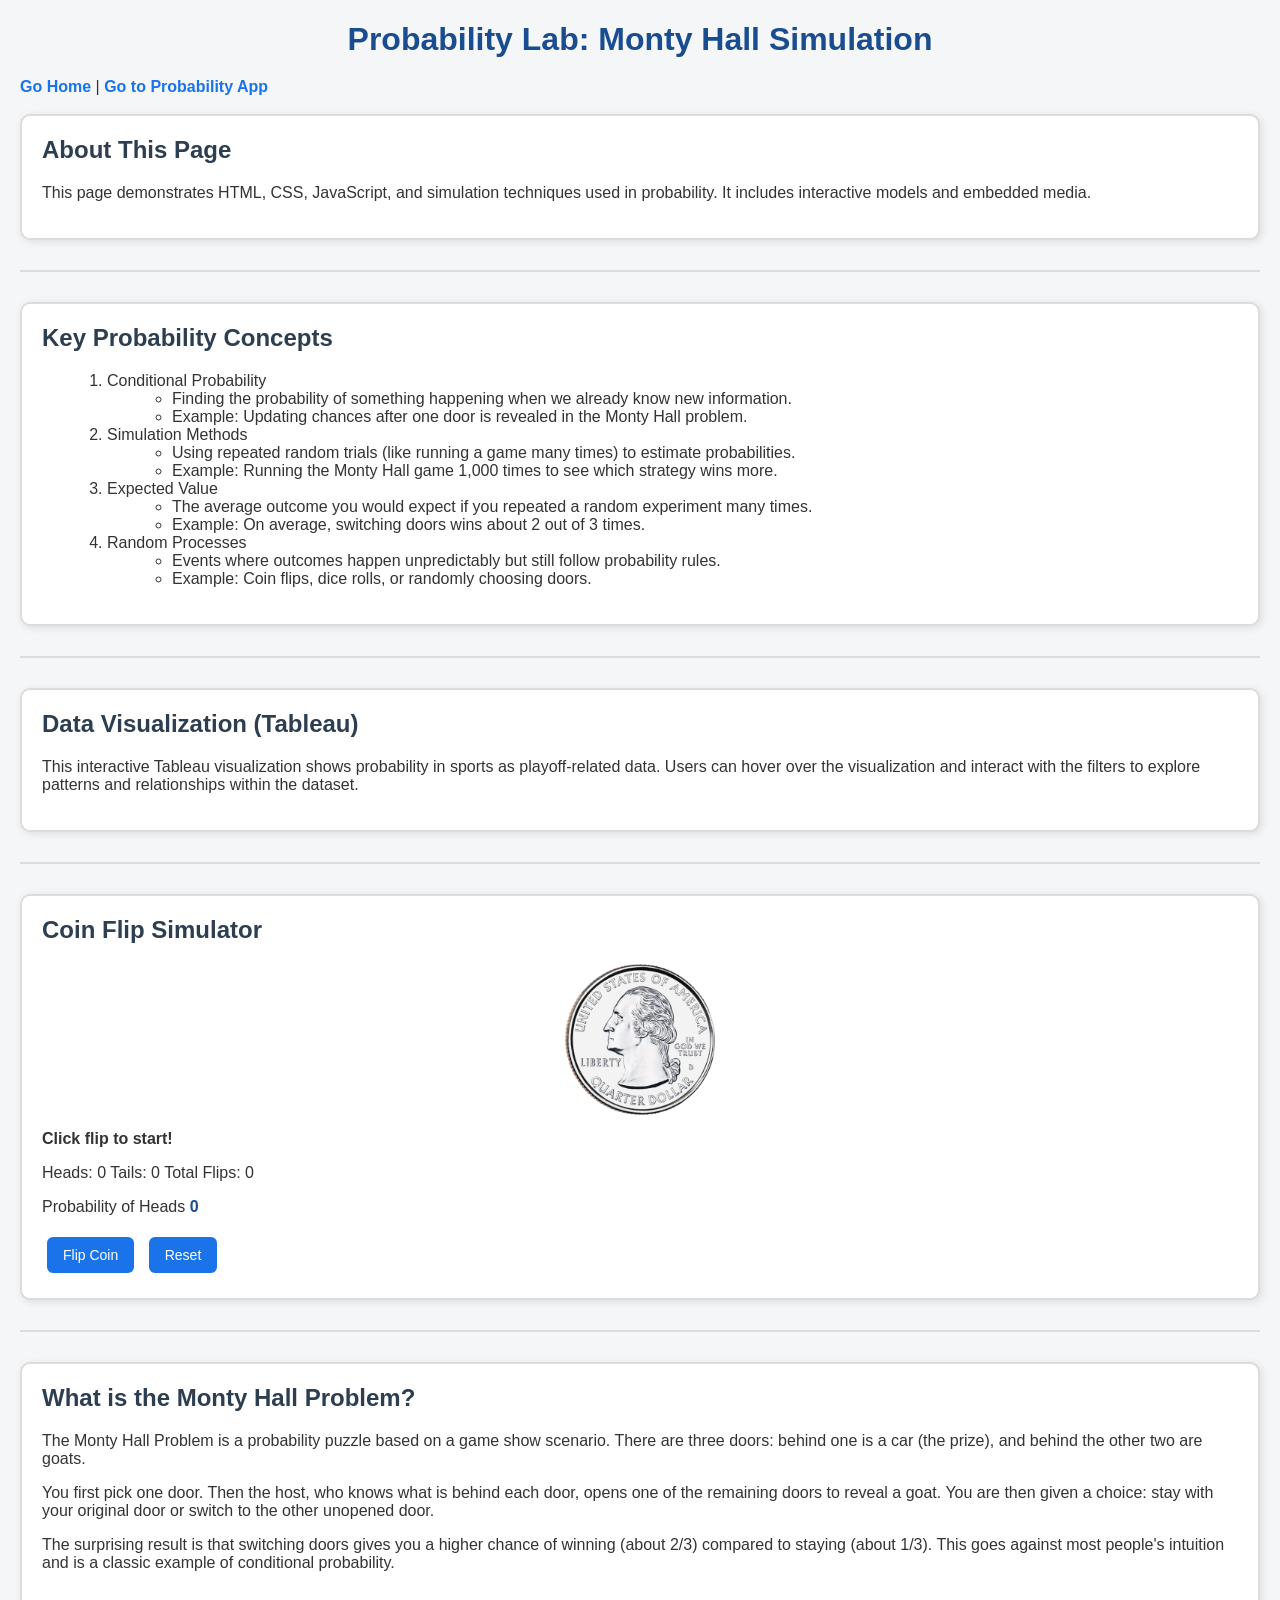
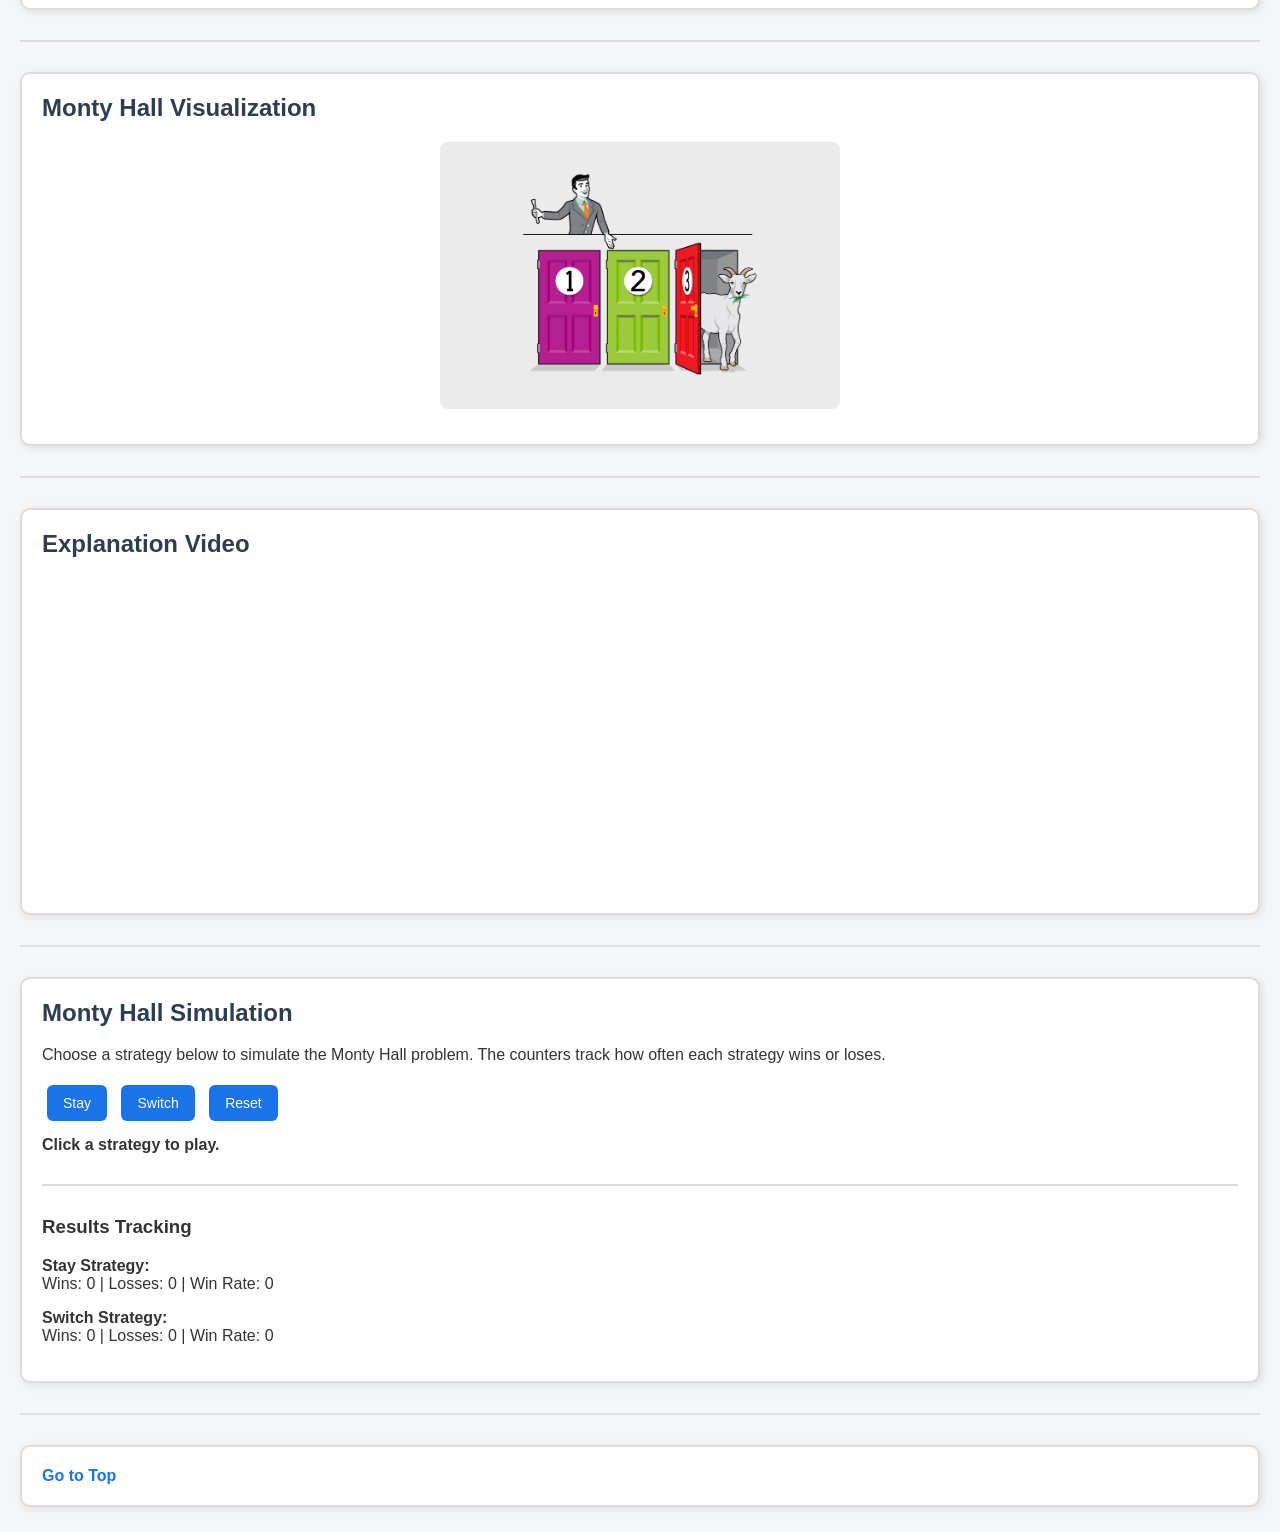
==== fromScratch.html @ 61e1c831 "Add files via upload" ====
<!DOCTYPE html>
<html lang="en">
<head>
    <meta charset="UTF-8">
    <meta name="viewport" content="width=device-width, initial-scale=1.0">
    <title>Probability Lab</title>

    <link rel="stylesheet" type="text/css" href="/css/myStyles.css">
</head>

<body>

<!-- HEADER -->
<h1 id="top">Probability Lab: Monty Hall Simulation</h1>

<a href="index.html">Go Home</a> |
<a href="about.html">Go to Probability App</a>

<br><br>

<!-- INTRO SECTION -->
<div class="section">
    <h2>About This Page</h2>
    <p>
        This page demonstrates HTML, CSS, JavaScript, and simulation techniques
        used in probability. It includes interactive models
        and embedded media.
    </p>
</div>

<hr>

<!-- LIST REQUIREMENT -->
<div class="section">
    <h2>Key Probability Concepts</h2>

    <ol>
        <li>
            Conditional Probability  
            <ul>
                <li>Finding the probability of something happening when we already know new information.</li>
                <li>Example: Updating chances after one door is revealed in the Monty Hall problem.</li>
            </ul>
        </li>

        <li>
            Simulation Methods  
            <ul>
                <li>Using repeated random trials (like running a game many times) to estimate probabilities.</li>
                <li>Example: Running the Monty Hall game 1,000 times to see which strategy wins more.</li>
            </ul>
        </li>

        <li>
            Expected Value  
            <ul>
                <li>The average outcome you would expect if you repeated a random experiment many times.</li>
                <li>Example: On average, switching doors wins about 2 out of 3 times.</li>
            </ul>
        </li>

        <li>
            Random Processes  
            <ul>
                <li>Events where outcomes happen unpredictably but still follow probability rules.</li>
                <li>Example: Coin flips, dice rolls, or randomly choosing doors.</li>
            </ul>
        </li>
    </ol>
</div>

<hr>

<!-- TABLEAU -->
<div class="section">
    <h2>Data Visualization (Tableau)</h2>

    <p>
        This interactive Tableau visualization shows probability in sports as playoff-related data.
        Users can hover over the visualization and interact with the filters
        to explore patterns and relationships within the dataset.
</p>

    <div class="tableauPlaceholder">
        <div class='tableauPlaceholder' id='viz1776493295493' style='position: relative'><noscript><a href='#'><img alt='Playoff ' src='https:&#47;&#47;public.tableau.com&#47;static&#47;images&#47;BT&#47;BT5WXXJBQ&#47;1_rss.png' style='border: none' /></a></noscript><object class='tableauViz'  style='display:none;'><param name='host_url' value='https%3A%2F%2Fpublic.tableau.com%2F' /> <param name='embed_code_version' value='3' /> <param name='path' value='shared&#47;BT5WXXJBQ' /> <param name='toolbar' value='yes' /><param name='static_image' value='https:&#47;&#47;public.tableau.com&#47;static&#47;images&#47;BT&#47;BT5WXXJBQ&#47;1.png' /> <param name='animate_transition' value='yes' /><param name='display_static_image' value='yes' /><param name='display_spinner' value='yes' /><param name='display_overlay' value='yes' /><param name='display_count' value='yes' /><param name='language' value='en-US' /></object></div>                <script type='text/javascript'>                    var divElement = document.getElementById('viz1776493295493');                    var vizElement = divElement.getElementsByTagName('object')[0];                    if ( divElement.offsetWidth > 800 ) { vizElement.style.width='1200px';vizElement.style.height='877px';} else if ( divElement.offsetWidth > 500 ) { vizElement.style.width='1200px';vizElement.style.height='877px';} else { vizElement.style.width='100%';vizElement.style.height='794px';}                     var scriptElement = document.createElement('script');                    scriptElement.src = 'https://public.tableau.com/javascripts/api/viz_v1.js';                    vizElement.parentNode.insertBefore(scriptElement, vizElement);                </script>         
    </div>
</div>

<hr>


<!-- EXTRA MINI TOOL (OPTIONAL BUT HELPS GRADE) -->
<div class="section">
    <h2>Coin Flip Simulator</h2>

    <img id="coinImage" src ="/assets/img/heads.png" width="150" alt="Coin Image">

    <p id="coinText">Click flip to start!</p>

    <p>
        Heads: <span id="headsCount">0</span>
        Tails: <span id="tailsCount">0</span>
        Total Flips: <span id =totalCount>0</span>
    </p>

    <p>
        Probability of Heads <span id="probHeads">0</span>
    </p>
    <button onclick="flipCoin()">Flip Coin</button>
    <button onclick="resetCoin()">Reset</button>
</div>

<hr>

<div class="section">
    <h2>What is the Monty Hall Problem?</h2>
    <p>
        The Monty Hall Problem is a probability puzzle based on a game show scenario.
        There are three doors: behind one is a car (the prize), and behind the other two are goats.
    </p>

    <p>
        You first pick one door. Then the host, who knows what is behind each door,
        opens one of the remaining doors to reveal a goat. You are then given a choice:
        stay with your original door or switch to the other unopened door.
    </p>

    <p> The surprising result is that switching doors gives you a higher chance of winning
        (about 2/3) compared to staying (about 1/3). This goes against most people's intuition
        and is a classic example of conditional probability.
    </p>
</div>

<hr>

<!-- IMAGE -->
<div class="section">
    <h2>Monty Hall Visualization</h2>

    <img src="/assets/img/monty.jpg" alt="Monty Hall doors" width="400">
</div>

<hr>

<!-- YOUTUBE VIDEO -->
<div class="section">
    <h2>Explanation Video</h2>

    <iframe width="560" height="315"
    src="https://www.youtube.com/embed/4Lb-6rxZxx0"
    title="YouTube video player"
    frameborder="0"
    allowfullscreen>
    </iframe>
</div>

<hr>


<!-- MONTY HALL GAME -->
<div class="section">
    <h2>Monty Hall Simulation</h2>

    <p> Choose a strategy below to simulate the Monty Hall problem.
        The counters track how often each strategy wins or loses.
    </p>

    <button onclick="playStay()">Stay</button>
    <button onclick="playSwitch()">Switch</button>
    <button onclick="resetMonty()">Reset</button>

    <p id="result">Click a strategy to play.</p>

    <hr>

    <h3> Results Tracking</h3>

    <p>
        <strong>Stay Strategy:</strong><br>
        Wins: <span id="stayWins">0</span> |
        Losses: <span id="stayLosses">0</span> |
        Win Rate: <span id="stayRate">0</span>
    </p>

    <p>
        <strong>Switch Strategy:</strong><br>
        Wins: <span id="switchWins">0</span> |
        Losses: <span id="switchLosses">0</span> |
        Win Rate: <span id="switchRate">0</span>
    </p>

</div>

<hr>



<!-- NAVIGATION BACK -->
<div class="section">
    <a href="#top">Go to Top</a>
    <br>
    <!-- <a href="index.html">Back to Home</a> -->
</div>

<!-- JAVASCRIPT -->
<script>
let stayWins = 0;
let stayLosses = 0;

let switchWins = 0;
let switchLosses = 0;

function playStay() {
    let win = Math.random() < 0.33;

    if (win){
        stayWins++;
        document.getElementById("result").innerHTML =
            "You stayed and WON!";
    }
    else {
        stayLosses++;
        document.getElementById("result").innerHTML = 
        "You stayed and lost.";
    }

    updateMontyStats();
    
}

function playSwitch() {
    let win = Math.random() < 0.66;

    if (win) {
        switchWins++;
        document.getElementById("result").innerHTML =
            "You switched and WON!";
    }
    else {
        switchLosses++;
        document.getElementById("result").innerHTML =
            "You switched and lost.";
    }
    
    updateMontyStats();
}

// UPDATE DISPLAY
function updateMontyStats() {

    let stayTotal = stayWins + stayLosses;
    let switchTotal = switchWins + switchLosses;

    let stayRate = 0;
    let switchRate = 0;

    if (stayTotal > 0) {
        stayRate = (stayWins / stayTotal).toFixed(3);
    }

    if (switchTotal > 0) {
        switchRate = (switchWins / switchTotal).toFixed(3);
    }

    document.getElementById("stayWins").innerHTML = stayWins;
    document.getElementById("stayLosses").innerHTML = stayLosses;
    document.getElementById("stayRate").innerHTML = stayRate;

    document.getElementById("switchWins").innerHTML = switchWins;
    document.getElementById("switchLosses").innerHTML = switchLosses;
    document.getElementById("switchRate").innerHTML = switchRate;

}


// RESET FUNCTION
function resetMonty() {

    stayWins = 0;
    stayLosses = 0;

    switchWins = 0;
    switchLosses = 0;

    updateMontyStats();

    document.getElementById("result").innerHTML =
        "Click a strategy to play.";

}

let heads = 0;
let tails = 0;
let total = 0;
function flipCoin() {
    let result = Math.random() < 0.5 ? "Heads" : "Tails";
    total++;
    if (result === "Heads") {
        heads++;
        document.getElementById("coinImage").src = "/assets/img/heads.png";
    } else{
        tails++;
        document.getElementById("coinImage").src = "/assets/img/tails.png";
    }
    document.getElementById("coinText").innerHTML = "Result " + result;

    document.getElementById("headsCount").innerHTML = heads;
    document.getElementById("tailsCount").innerHTML = tails;
    document.getElementById("totalCount").innerHTML = total;

    let prob = (heads / total).toFixed(3);
    document.getElementById("probHeads").innerHTML = prob;
}

function resetCoin() {
    heads = 0;
    tails = 0;
    total = 0;

    document.getElementById("headsCount").innerHTML = 0;
    document.getElementById("tailsCount").innerHTML = 0;
    document.getElementById("totalCount").innerHTML = 0;
    document.getElementById("probHeads").innerHTML = 0;


    document.getElementById("coinText").innerHTML = "Click flip to start!";
    document.getElementById("coinImage").src = "/assets/img/heads.png";
}

</script>

</body>
</html>
---- css/myStyles.css ----
/* Page Background */
body {
    background-color: #f4f6f8;
    font-family: Arial, Helvetica, sans-serif;
    color: #333;
    margin: 20px;
}

/* Main Title */
h1 {
    text-align: center;
    color: #1a4d8f;
    margin-bottom: 20px;
}

/* Section Styling */
.section {
    background-color: white;
    border: 2px solid #dcdcdc;
    border-radius: 10px;
    padding: 20px;
    margin-bottom: 25px;

    /* subtle shadow */
    box-shadow: 2px 2px 8px rgba(0,0,0,0.1);
}

/* Section Headers */
h2 {
    color: #2c3e50;
    margin-top: 0;
}

/* Lists */
ol, ul {
    margin-left: 25px;
}

/* Images */
img {
    display: block;
    margin: 15px auto;
    border-radius: 8px;
}

/* Buttons */
button {
    background-color: #1a73e8;
    color: white;
    border: none;
    padding: 10px 16px;
    margin: 5px;
    border-radius: 6px;

    cursor: pointer;

    font-size: 14px;
}

/* Button hover effect */
button:hover {
    background-color: #0f5ec7;
}

/* Counters and Results */
#coinText,
#result {
    font-weight: bold;
    margin-top: 10px;
}

/* Probability Display */
#probHeads {
    font-weight: bold;
    color: #1a4d8f;
}

/* Navigation Links */
a {
    color: #1a73e8;
    text-decoration: none;
    font-weight: bold;
}

/* Hover effect for links */
a:hover {
    text-decoration: underline;
}

/* Divider lines */
hr {
    border: none;
    height: 2px;
    background-color: #dcdcdc;
    margin: 30px 0;
}

/* Center video */
iframe {
    display: block;
    margin: 0 auto;
}

/* Optional: Make page responsive */
@media (max-width: 600px) {

    body {
        margin: 10px;
    }

    .section {
        padding: 15px;
    }

    img {
        width: 100%;
        height: auto;
    }

}
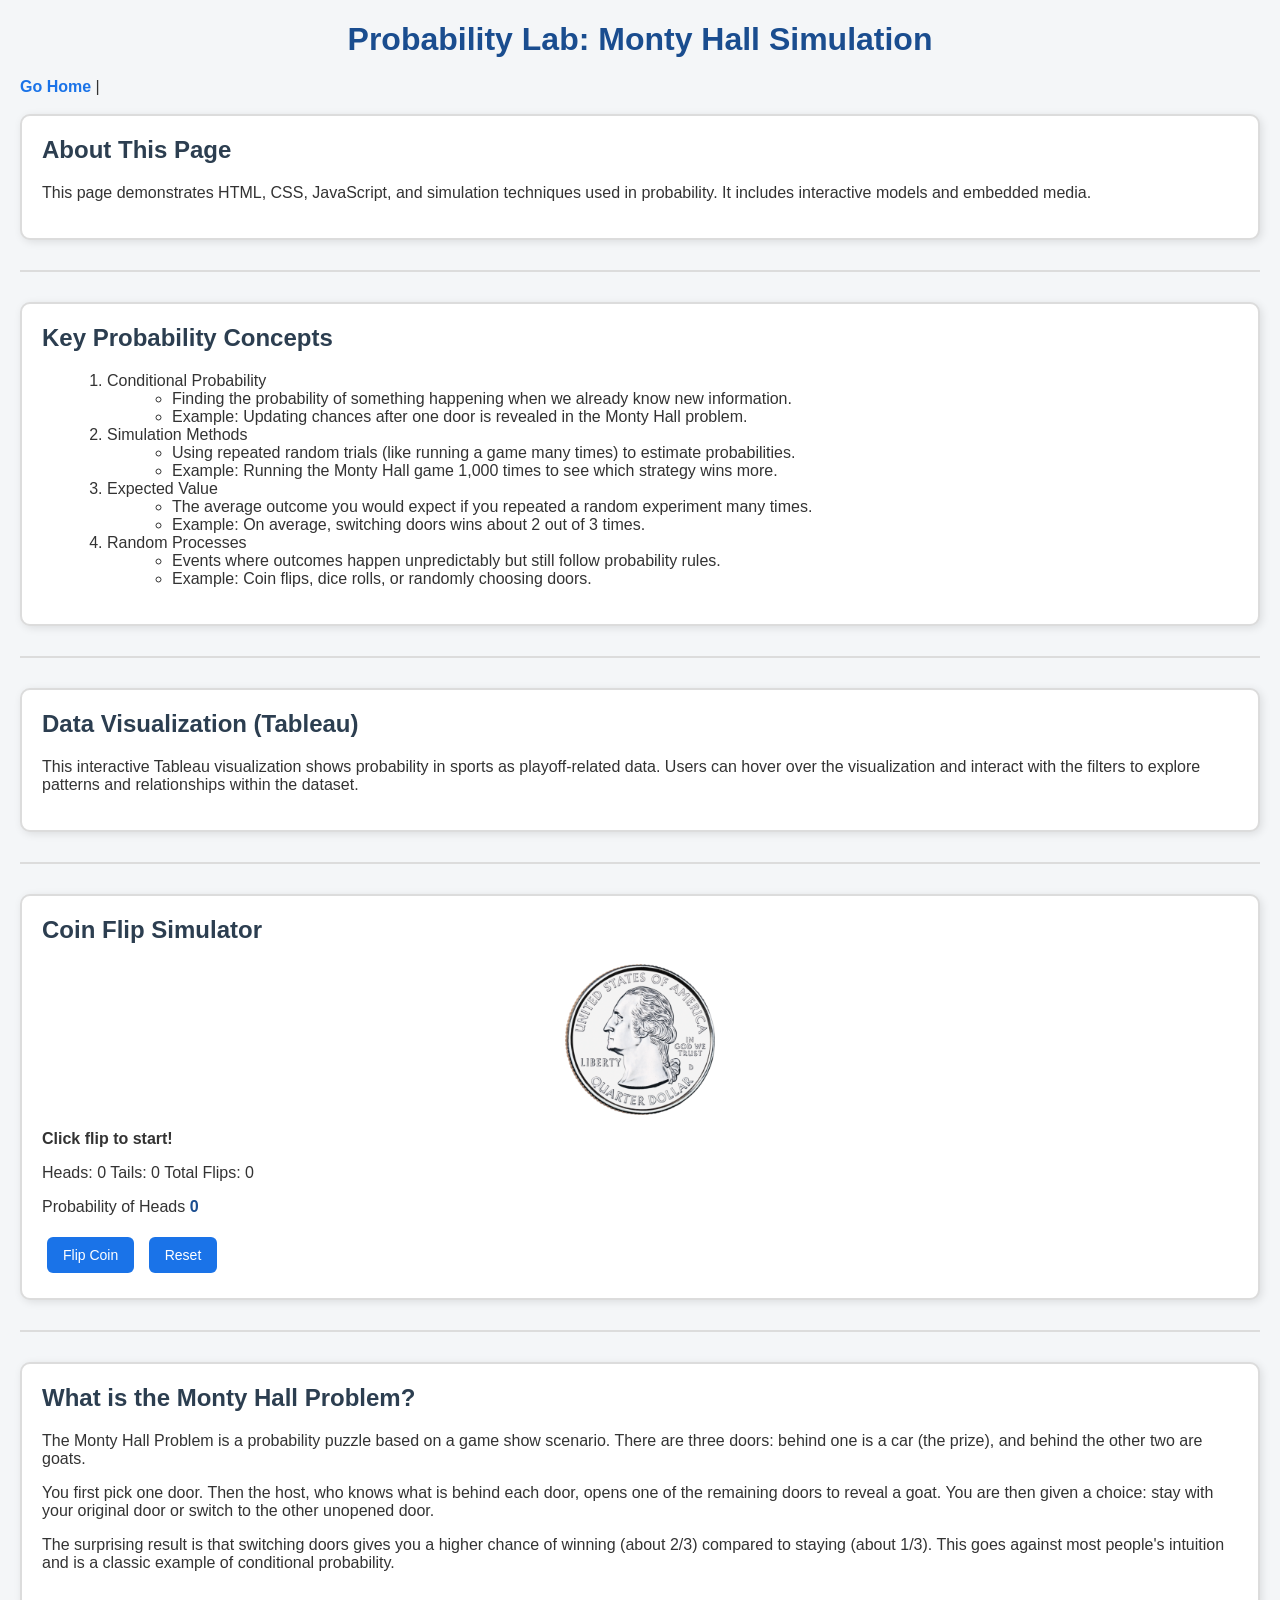
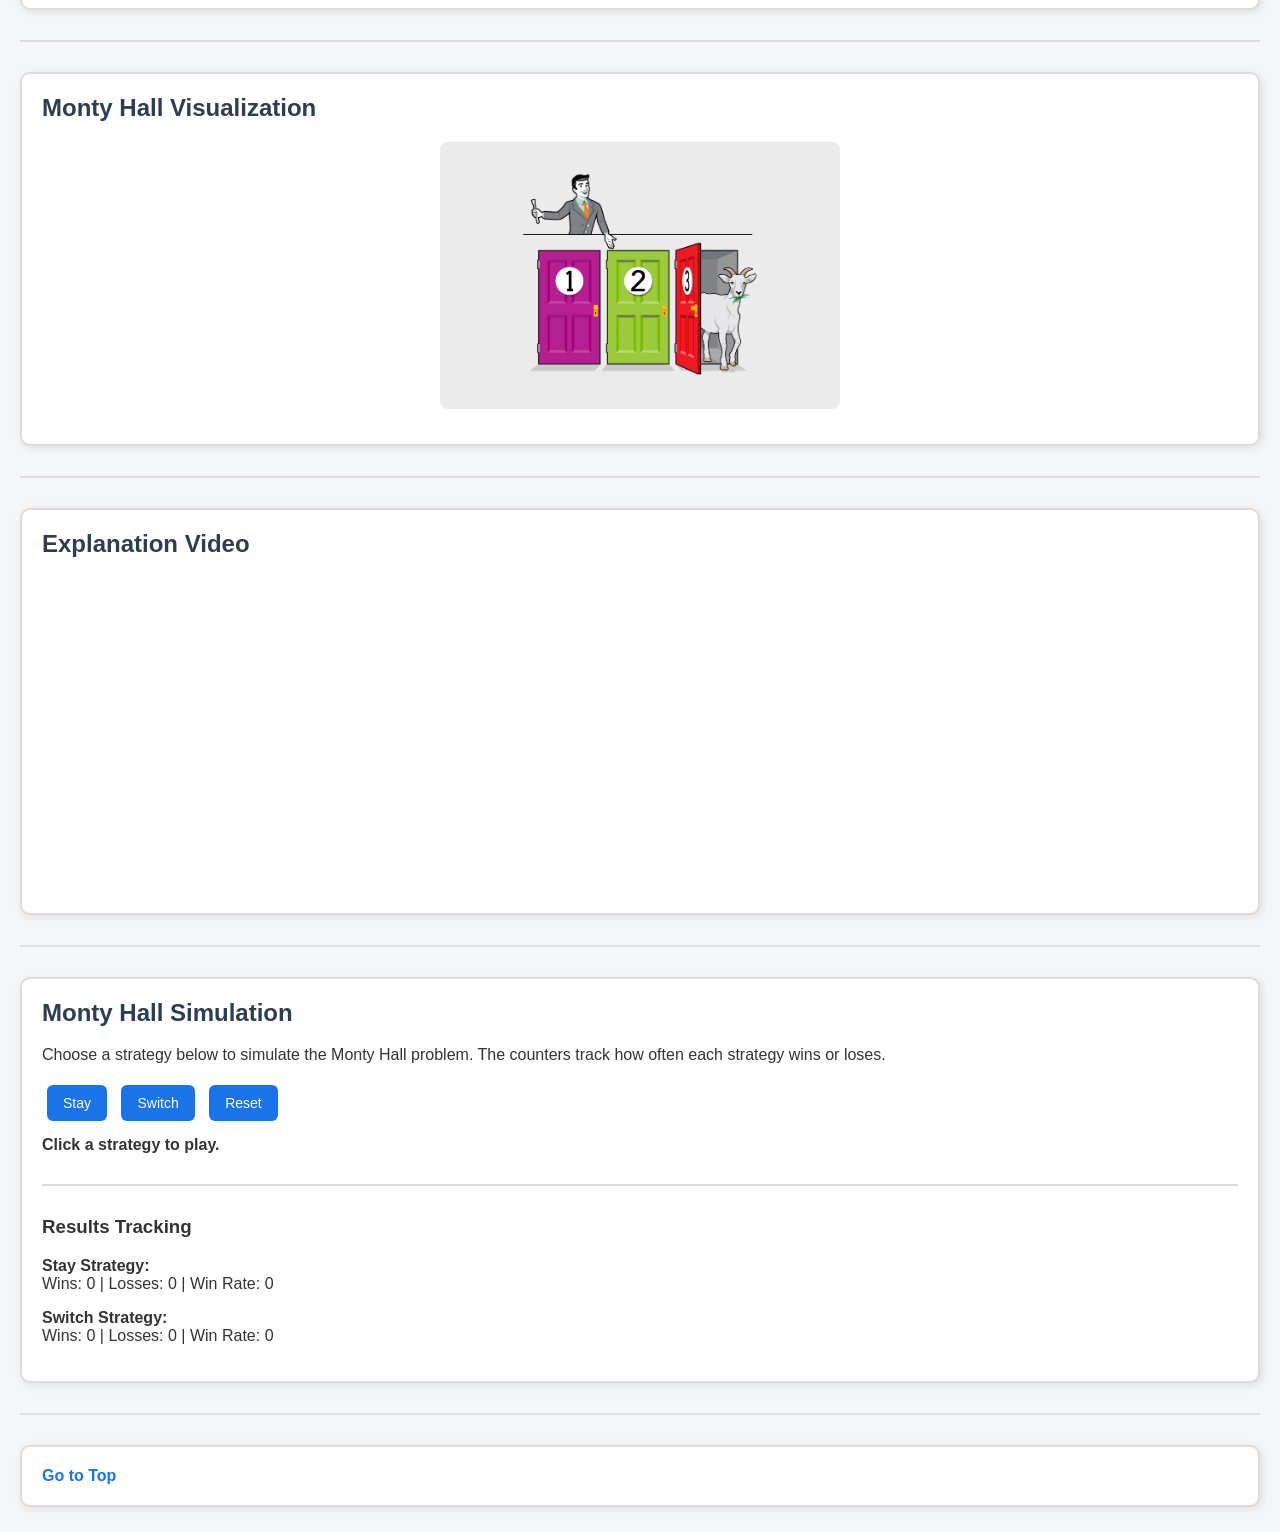
==== commit 8071a4a2: "Update fromScratch.html" ====
--- a/fromScratch.html
+++ b/fromScratch.html
@@ -5,7 +5,7 @@
     <meta name="viewport" content="width=device-width, initial-scale=1.0">
     <title>Probability Lab</title>
 
-    <link rel="stylesheet" type="text/css" href="/css/myStyles.css">
+    <link rel="stylesheet" type="text/css" href="css/myStyles.css">
 </head>
 
 <body>
@@ -14,7 +14,7 @@
 <h1 id="top">Probability Lab: Monty Hall Simulation</h1>
 
 <a href="index.html">Go Home</a> |
-<a href="about.html">Go to Probability App</a>
+<!--<a href="about.html">Go to Probability App</a>-->
 
 <br><br>
 
@@ -93,7 +93,7 @@
 <div class="section">
     <h2>Coin Flip Simulator</h2>
 
-    <img id="coinImage" src ="/assets/img/heads.png" width="150" alt="Coin Image">
+    <img id="coinImage" src ="assets/img/heads.png" width="150" alt="Coin Image">
 
     <p id="coinText">Click flip to start!</p>
 
@@ -137,7 +137,7 @@
 <div class="section">
     <h2>Monty Hall Visualization</h2>
 
-    <img src="/assets/img/monty.jpg" alt="Monty Hall doors" width="400">
+    <img src="assets/img/monty.jpg" alt="Monty Hall doors" width="400">
 </div>
 
 <hr>
@@ -297,10 +297,10 @@
     total++;
     if (result === "Heads") {
         heads++;
-        document.getElementById("coinImage").src = "/assets/img/heads.png";
+        document.getElementById("coinImage").src = "assets/img/heads.png";
     } else{
         tails++;
-        document.getElementById("coinImage").src = "/assets/img/tails.png";
+        document.getElementById("coinImage").src = "assets/img/tails.png";
     }
     document.getElementById("coinText").innerHTML = "Result " + result;
 
@@ -330,4 +330,4 @@
 </script>
 
 </body>
-</html>+</html>
--- a/css/myStyles.css
+++ b/css/myStyles.css
@@ -117,4 +117,4 @@
         height: auto;
     }
 
-}+}
